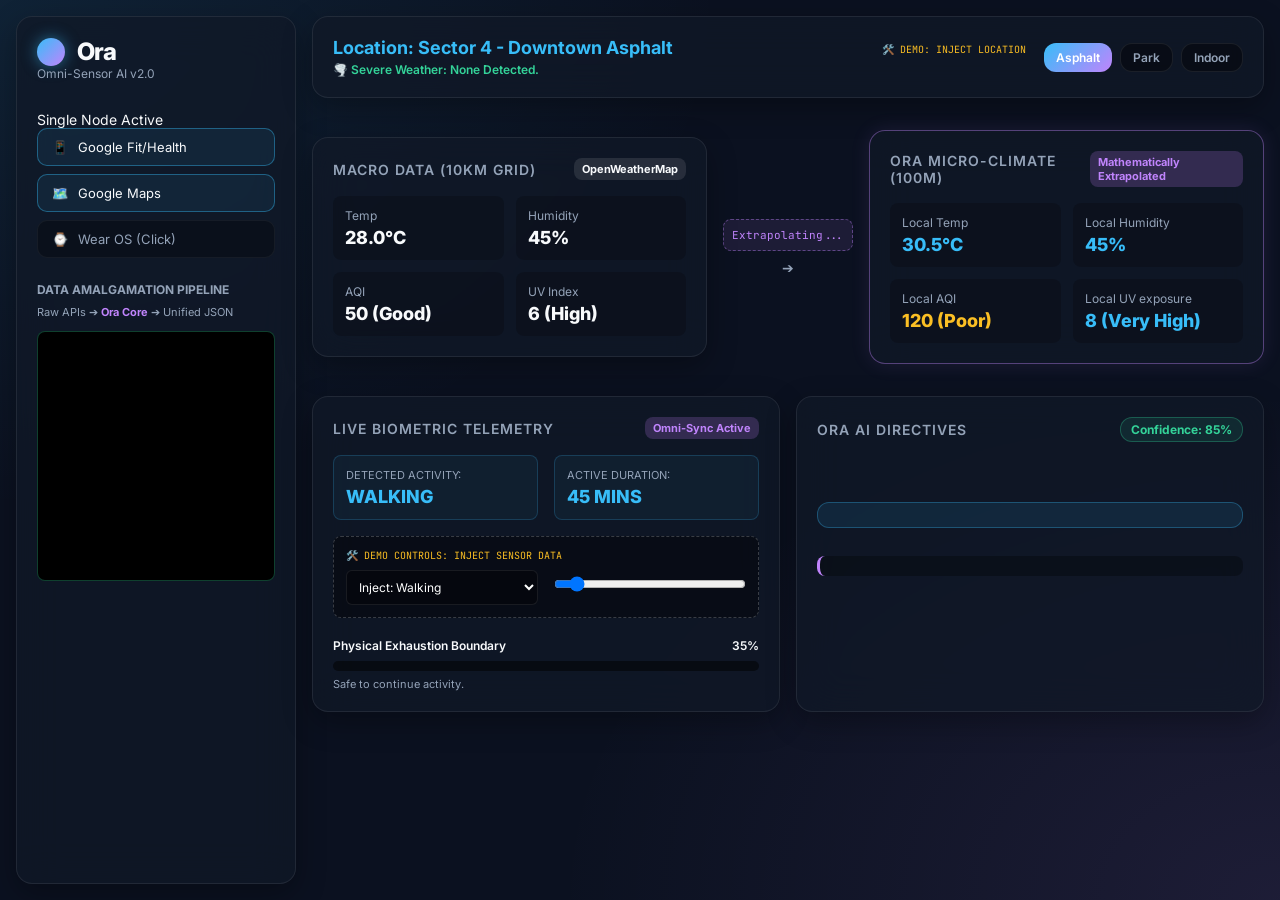
==== index.html @ dba1506f "Initial commit of Ora Dashboard prototype" ====
<!DOCTYPE html>
<html lang="en">
<head>
    <meta charset="UTF-8">
    <meta name="viewport" content="width=device-width, initial-scale=1.0">
    <title>Ora | Hyper-Local Omni-Sensor AI</title>
    <link href="https://fonts.googleapis.com/css2?family=JetBrains+Mono:wght@400;700&family=Inter:wght@300;400;600;800&display=swap" rel="stylesheet">
    <link rel="stylesheet" href="style.css">
</head>
<body>
    <div class="app-container">
        <!-- Sidebar -->
        <aside class="sidebar glass-panel">
            <div class="logo">
                <div class="logo-icon"></div>
                <h1>Ora</h1>
            </div>
            <p class="tagline">Omni-Sensor AI v2.0</p>

            <div class="auth-section">
                <div class="auth-status active">
                    <span class="status-dot"></span> Single Node Active
                </div>
                <div class="connected-devices">
                    <div class="device-card active" id="device-fit">
                        <span class="device-icon">📱</span> Google Fit/Health
                    </div>
                    <div class="device-card active" id="device-maps">
                        <span class="device-icon">🗺️</span> Google Maps
                    </div>
                    <div class="device-card inactive" id="device-wearos" onclick="toggleWearOS()">
                        <span class="device-icon">⌚</span> Wear OS (Click)
                    </div>
                </div>
            </div>

            <!-- Live Data Pipeline Terminal -->
            <div class="data-pipeline mt-2">
                <h3>Data Amalgamation Pipeline</h3>
                <div class="pipeline-flow">
                    <span>Raw APIs</span> ➔ <span class="highlight">Ora Core</span> ➔ <span>Unified JSON</span>
                </div>
                <div class="terminal" id="data-terminal">
                    <!-- Logs generated by JS -->
                </div>
            </div>
        </aside>

        <!-- Main Dashboard -->
        <main class="dashboard">
            <header class="dashboard-header glass-panel">
                <div class="location-context">
                    <h2 id="current-location">Location: Downtown - Asphalt Grid</h2>
                    <p class="severe-weather safe" id="severe-weather">🌪️ Severe Weather: None Detected in 50km radius.</p>
                </div>
                <div class="environment-toggles">
                    <span class="demo-label" style="margin-right: 10px;">🛠️ DEMO: Inject Location</span>
                    <button class="toggle-btn active" id="env-outdoor" onclick="setEnvironment('outdoor')">Asphalt</button>
                    <button class="toggle-btn" id="env-park" onclick="setEnvironment('park')">Park</button>
                    <button class="toggle-btn" id="env-indoor" onclick="setEnvironment('indoor')">Indoor</button>
                </div>
            </header>

            <!-- Extrapolation Visualizer -->
            <section class="visualizer-grid mt-1">
                <!-- Macro Weather -->
                <div class="data-card glass-panel macro-weather">
                    <div class="card-header">
                        <h3>Macro Data (10km Grid)</h3>
                        <span class="badge gray">OpenWeatherMap</span>
                    </div>
                    <div class="weather-stats">
                        <div class="stat"><span class="label">Temp</span><span class="value">28.0°C</span></div>
                        <div class="stat"><span class="label">Humidity</span><span class="value">45%</span></div>
                        <div class="stat"><span class="label">AQI</span><span class="value">50 (Good)</span></div>
                        <div class="stat"><span class="label">UV Index</span><span class="value">6 (High)</span></div>
                    </div>
                </div>

                <!-- Mathematical Deduction Arrow -->
                <div class="deduction-arrow">
                    <div class="math-formula" id="math-formula">
                        Extrapolating...
                    </div>
                    <span>➔</span>
                </div>

                <!-- Ora Micro Climate -->
                <div class="data-card glass-panel micro-weather highlight-card">
                    <div class="card-header">
                        <h3>Ora Micro-Climate (100m)</h3>
                        <span class="badge blue">Mathematically Extrapolated</span>
                    </div>
                    <div class="weather-stats">
                        <div class="stat"><span class="label">Local Temp</span><span class="value accent" id="micro-temp">30.5°C</span></div>
                        <div class="stat"><span class="label">Local Humidity</span><span class="value accent" id="micro-humidity">40%</span></div>
                        <div class="stat"><span class="label">Local AQI</span><span class="value accent-alert" id="micro-aqi">120 (Poor)</span></div>
                        <div class="stat"><span class="label">Local UV exposure</span><span class="value accent" id="micro-uv">8 (Very High)</span></div>
                    </div>
                </div>
            </section>

            <!-- Biometric Matrix & AI Output -->
            <section class="bottom-grid mt-1">
                <!-- User Controls -->
                <div class="biometric-matrix glass-panel">
                    <div class="card-header">
                        <h3>Live Biometric Telemetry</h3>
                        <span class="badge blue">Omni-Sync Active</span>
                    </div>
                    <!-- The zero-input UI the user actually sees -->
                    <div class="detected-state">
                        <div class="state-pill">
                            <span class="label">Detected Activity:</span>
                            <span class="value accent" id="display-activity">WALKING</span>
                        </div>
                        <div class="state-pill">
                            <span class="label">Active Duration:</span>
                            <span class="value accent" id="display-duration">45 MINS</span>
                        </div>
                    </div>

                    <!-- Developer Tools (To simulate the API for the demo) -->
                    <div class="demo-controls mt-1">
                        <p class="demo-label">🛠️ DEMO CONTROLS: Inject Sensor Data</p>
                        <div class="matrix-controls">
                            <div class="control-group">
                                <select id="activity-select" onchange="runExtrapolation()">
                                    <option value="walking">Inject: Walking</option>
                                    <option value="standing">Inject: Standing</option>
                                    <option value="sitting">Inject: Sitting</option>
                                </select>
                            </div>
                            <div class="control-group">
                                <input type="range" id="duration-slider" min="5" max="480" step="5" value="45" oninput="updateDuration(this.value)">
                            </div>
                        </div>
                    </div>

                    <!-- Physical Threshold Boundary -->
                    <div class="threshold-container mt-1">
                        <div class="threshold-header">
                            <label>Physical Exhaustion Boundary</label>
                            <span id="threshold-percent">35%</span>
                        </div>
                        <div class="progress-bar-bg">
                            <div class="progress-bar-fill safe-bar" id="threshold-bar"></div>
                        </div>
                        <p class="threshold-hint" id="threshold-hint">Safe to continue activity.</p>
                    </div>
                </div>

                <!-- Gemini AI Engine -->
                <div class="ai-engine glass-panel">
                    <div class="card-header">
                        <h3>Ora AI Directives</h3>
                        <div class="confidence-badge" id="confidence-score">Confidence: 85%</div>
                    </div>
                    <div class="ai-content">
                        <div class="alert-box" id="ai-alert">
                            <!-- AI text injected here -->
                        </div>
                        <div class="hydration-box" id="hydration-alert">
                            <!-- Hydration text injected here -->
                        </div>
                        <div class="upsell-box mt-1" id="ai-upsell">
                            <!-- Upsell text -->
                        </div>
                    </div>
                </div>
            </section>
        </main>
    </div>
    <script src="app.js"></script>
</body>
</html>
---- style.css ----
:root {
    --bg-color: #0b1120;
    --panel-bg: rgba(17, 24, 39, 0.75);
    --panel-border: rgba(255, 255, 255, 0.08);
    --text-primary: #f8fafc;
    --text-secondary: #94a3b8;
    
    /* Vibrant Cyberpunk accents */
    --accent-blue: #38bdf8;
    --accent-purple: #c084fc;
    --accent-green: #34d399;
    --alert-red: #fb7185;
    --alert-orange: #fbbf24;
}

* {
    box-sizing: border-box;
    margin: 0;
    padding: 0;
    font-family: 'Inter', sans-serif;
}

body {
    background-color: var(--bg-color);
    background-image: 
        radial-gradient(at 0% 0%, rgba(56, 189, 248, 0.1) 0px, transparent 40%),
        radial-gradient(at 100% 100%, rgba(192, 132, 252, 0.1) 0px, transparent 40%);
    color: var(--text-primary);
    min-height: 100vh;
    display: flex;
    justify-content: center;
    padding: 16px;
    font-size: 14px; /* Slightly smaller default font */
}

.app-container {
    display: flex;
    width: 100%;
    max-width: 1500px;
    gap: 16px;
}

/* Glassmorphism */
.glass-panel {
    background: var(--panel-bg);
    backdrop-filter: blur(20px);
    -webkit-backdrop-filter: blur(20px);
    border: 1px solid var(--panel-border);
    border-radius: 16px;
    padding: 20px;
    box-shadow: 0 10px 30px rgba(0, 0, 0, 0.3);
}

.mt-1 { margin-top: 16px; }
.mt-2 { margin-top: 24px; }

/* Sidebar */
.sidebar {
    width: 280px;
    display: flex;
    flex-direction: column;
}

.logo {
    display: flex;
    align-items: center;
    gap: 12px;
}

.logo-icon {
    width: 28px;
    height: 28px;
    border-radius: 50%;
    background: linear-gradient(135deg, var(--accent-blue), var(--accent-purple));
    box-shadow: 0 0 15px rgba(56, 189, 248, 0.5);
}

.logo h1 { font-weight: 800; font-size: 24px; letter-spacing: -1px; }
.tagline { color: var(--text-secondary); font-size: 12px; margin-bottom: 30px; }

.connected-devices { display: flex; flex-direction: column; gap: 8px; }
.device-card {
    padding: 10px 14px;
    border-radius: 10px;
    background: rgba(0, 0, 0, 0.3);
    border: 1px solid rgba(255, 255, 255, 0.05);
    display: flex;
    align-items: center;
    gap: 10px;
    font-size: 13px;
    transition: all 0.2s ease;
}
.device-card.active {
    border-color: rgba(56, 189, 248, 0.4);
    background: rgba(56, 189, 248, 0.08);
}
.device-card.inactive { cursor: pointer; color: var(--text-secondary); }
.device-card.inactive:hover { background: rgba(255,255,255,0.05); }

/* Terminal */
.data-pipeline h3 { font-size: 12px; color: var(--text-secondary); text-transform: uppercase; margin-bottom: 8px; }
.pipeline-flow { font-size: 11px; margin-bottom: 12px; color: var(--text-secondary); }
.pipeline-flow .highlight { color: var(--accent-purple); font-weight: bold; }

.terminal {
    background: #000;
    border-radius: 8px;
    padding: 12px;
    height: 250px;
    overflow-y: hidden;
    font-family: 'JetBrains Mono', monospace;
    font-size: 10px;
    color: var(--accent-green);
    border: 1px solid rgba(52, 211, 153, 0.3);
    display: flex;
    flex-direction: column;
    justify-content: flex-end;
}
.terminal p { margin: 2px 0; opacity: 0.8; }
.terminal p:last-child { opacity: 1; font-weight: bold; }

/* Dashboard Main */
.dashboard { flex: 1; display: flex; flex-direction: column; gap: 16px; }

.dashboard-header {
    display: flex;
    justify-content: space-between;
    align-items: center;
}

.location-context h2 { font-size: 18px; font-weight: 700; color: var(--accent-blue); }
.severe-weather { font-size: 12px; margin-top: 4px; font-weight: 600; }
.severe-weather.safe { color: var(--accent-green); }
.severe-weather.danger { color: var(--alert-red); animation: pulse 1s infinite alternate; }

.environment-toggles { display: flex; gap: 8px; }
.toggle-btn {
    background: rgba(0, 0, 0, 0.4);
    border: 1px solid var(--panel-border);
    color: var(--text-secondary);
    padding: 6px 12px;
    border-radius: 12px;
    cursor: pointer;
    font-size: 12px;
    font-weight: 600;
    transition: all 0.2s ease;
}
.toggle-btn:hover { background: rgba(255, 255, 255, 0.1); }
.toggle-btn.active {
    background: linear-gradient(135deg, var(--accent-blue), var(--accent-purple));
    color: white;
    border: none;
}

/* Grids */
.visualizer-grid, .bottom-grid {
    display: grid;
    grid-template-columns: 1fr auto 1fr;
    gap: 16px;
    align-items: center;
}
.bottom-grid {
    grid-template-columns: 1fr 1fr;
    align-items: stretch;
}

.data-card { flex: 1; }
.highlight-card {
    border-color: rgba(192, 132, 252, 0.4);
    box-shadow: 0 0 20px rgba(192, 132, 252, 0.1);
}

.card-header { display: flex; justify-content: space-between; align-items: center; margin-bottom: 16px; }
.card-header h3 { font-size: 14px; font-weight: 600; text-transform: uppercase; letter-spacing: 1px; color: var(--text-secondary); }

.badge { font-size: 11px; padding: 4px 8px; border-radius: 8px; font-weight: 700; }
.badge.gray { background: rgba(255,255,255,0.1); }
.badge.blue { background: rgba(192, 132, 252, 0.2); color: var(--accent-purple); }

.weather-stats { display: grid; grid-template-columns: 1fr 1fr; gap: 12px; }
.stat { display: flex; flex-direction: column; gap: 4px; background: rgba(0,0,0,0.2); padding: 12px; border-radius: 8px; }
.stat .label { color: var(--text-secondary); font-size: 12px; }
.stat .value { font-size: 18px; font-weight: 800; }
.stat .value.accent { color: var(--accent-blue); }
.stat .value.accent-alert { color: var(--alert-orange); }

.deduction-arrow { display: flex; flex-direction: column; align-items: center; gap: 8px; color: var(--text-secondary); }
.math-formula {
    background: rgba(192, 132, 252, 0.1);
    color: var(--accent-purple);
    padding: 8px;
    border-radius: 8px;
    font-size: 11px;
    text-align: center;
    border: 1px dashed rgba(192, 132, 252, 0.4);
    font-family: 'JetBrains Mono', monospace;
}

/* Biometric Matrix & Thresholds */
.detected-state { display: flex; gap: 16px; margin-bottom: 16px; }
.state-pill { flex: 1; background: rgba(56, 189, 248, 0.05); border: 1px solid rgba(56, 189, 248, 0.2); padding: 12px; border-radius: 8px; display: flex; flex-direction: column; gap: 4px; }
.state-pill .label { font-size: 11px; color: var(--text-secondary); text-transform: uppercase; }
.state-pill .value { font-size: 18px; font-weight: 800; color: var(--accent-blue); }

.demo-controls { background: rgba(0,0,0,0.4); padding: 12px; border-radius: 8px; border: 1px dashed rgba(255,255,255,0.2); margin-bottom: 20px; }
.demo-label { font-size: 10px; color: var(--alert-orange); font-family: 'JetBrains Mono', monospace; margin-bottom: 8px; text-transform: uppercase; }

.matrix-controls { display: flex; gap: 16px; }
.control-group { display: flex; flex-direction: column; gap: 8px; flex: 1; }
.control-group label { font-size: 12px; color: var(--text-secondary); }
select {
    background: rgba(0,0,0,0.3); border: 1px solid var(--panel-border);
    color: white; padding: 8px; border-radius: 6px; outline: none; font-size: 12px;
}
input[type=range] { width: 100%; margin-top: 6px; }
.duration-highlight { font-weight: bold; color: var(--accent-blue); font-size: 14px; }

.threshold-header { display: flex; justify-content: space-between; font-size: 12px; margin-bottom: 8px; font-weight: 600;}
.progress-bar-bg { width: 100%; height: 10px; background: rgba(0,0,0,0.5); border-radius: 5px; overflow: hidden; }
.progress-bar-fill { height: 100%; width: 0%; transition: width 0.3s ease, background 0.3s ease; }
.safe-bar { background: var(--accent-green); }
.warning-bar { background: var(--alert-orange); }
.danger-bar { background: var(--alert-red); }
.threshold-hint { font-size: 11px; color: var(--text-secondary); margin-top: 6px; }

/* AI Engine */
.confidence-badge {
    background: rgba(52, 211, 153, 0.1); color: var(--accent-green);
    padding: 4px 10px; border-radius: 12px; font-weight: 700; font-size: 12px;
    border: 1px solid rgba(52, 211, 153, 0.3);
}

.ai-content { display: flex; flex-direction: column; gap: 12px; }
.alert-box {
    padding: 16px; border-radius: 12px; font-size: 14px; line-height: 1.5;
}
.alert-box.safe { background: rgba(52, 211, 153, 0.1); border: 1px solid rgba(52, 211, 153, 0.3); }
.alert-box.warning { background: rgba(251, 191, 36, 0.1); border: 1px solid rgba(251, 191, 36, 0.3); }
.alert-box.danger { background: rgba(251, 113, 133, 0.1); border: 1px solid rgba(251, 113, 133, 0.3); }

.hydration-box {
    padding: 12px; border-radius: 12px; background: rgba(56, 189, 248, 0.1);
    border: 1px solid rgba(56, 189, 248, 0.3); color: #e0f2fe; font-size: 13px; font-weight: 600;
}

.upsell-box {
    padding: 10px; border-radius: 8px; background: rgba(0,0,0,0.3);
    border-left: 3px solid var(--accent-purple); font-size: 12px; color: var(--text-secondary);
}

@keyframes pulse { from { opacity: 0.6; } to { opacity: 1; } }

/* Mobile View - Collapse to Cards */
@media (max-width: 1024px) {
    .app-container { flex-direction: column; }
    .sidebar { width: 100%; }
    .visualizer-grid, .bottom-grid { grid-template-columns: 1fr; gap: 16px; }
    .deduction-arrow { transform: rotate(90deg); margin: 8px 0; }
    .dashboard-header { flex-direction: column; align-items: flex-start; gap: 16px; }
}
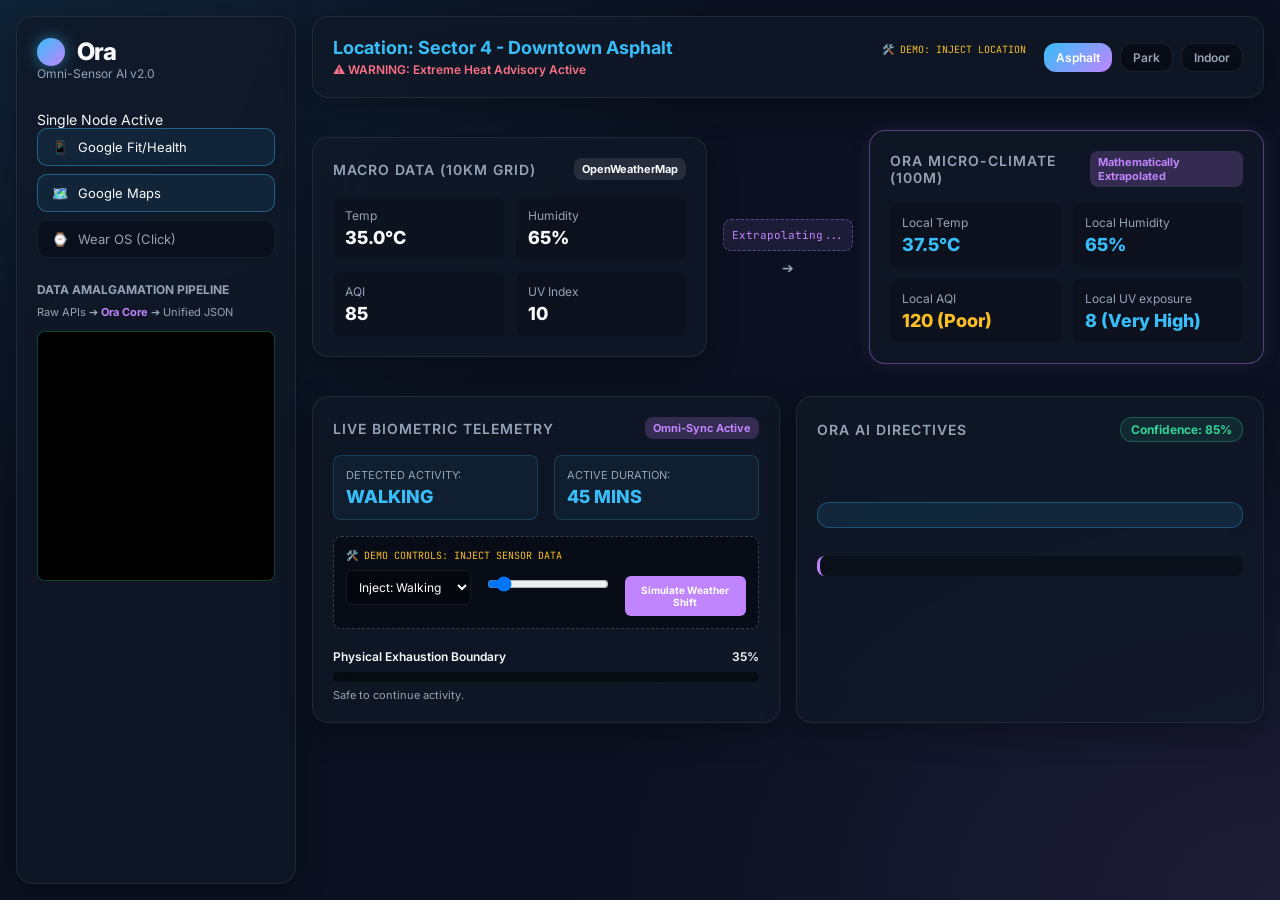
==== commit 732b5070: "Added automated weather cycling and new extreme weather AI rules" ====
--- a/index.html
+++ b/index.html
@@ -70,10 +70,10 @@
                         <span class="badge gray">OpenWeatherMap</span>
                     </div>
                     <div class="weather-stats">
-                        <div class="stat"><span class="label">Temp</span><span class="value">28.0°C</span></div>
-                        <div class="stat"><span class="label">Humidity</span><span class="value">45%</span></div>
-                        <div class="stat"><span class="label">AQI</span><span class="value">50 (Good)</span></div>
-                        <div class="stat"><span class="label">UV Index</span><span class="value">6 (High)</span></div>
+                        <div class="stat"><span class="label">Temp</span><span class="value" id="macro-temp">28.0°C</span></div>
+                        <div class="stat"><span class="label">Humidity</span><span class="value" id="macro-humidity">45%</span></div>
+                        <div class="stat"><span class="label">AQI</span><span class="value" id="macro-aqi">50</span></div>
+                        <div class="stat"><span class="label">UV Index</span><span class="value" id="macro-uv">6</span></div>
                     </div>
                 </div>
 
@@ -134,6 +134,9 @@
                             <div class="control-group">
                                 <input type="range" id="duration-slider" min="5" max="480" step="5" value="45" oninput="updateDuration(this.value)">
                             </div>
+                            <div class="control-group">
+                                <button onclick="cycleWeather()" style="background: var(--accent-purple); color: white; border: none; padding: 8px; border-radius: 6px; cursor: pointer; font-size: 10px; font-weight: bold; margin-top: 6px;">Simulate Weather Shift</button>
+                            </div>
                         </div>
                     </div>
 
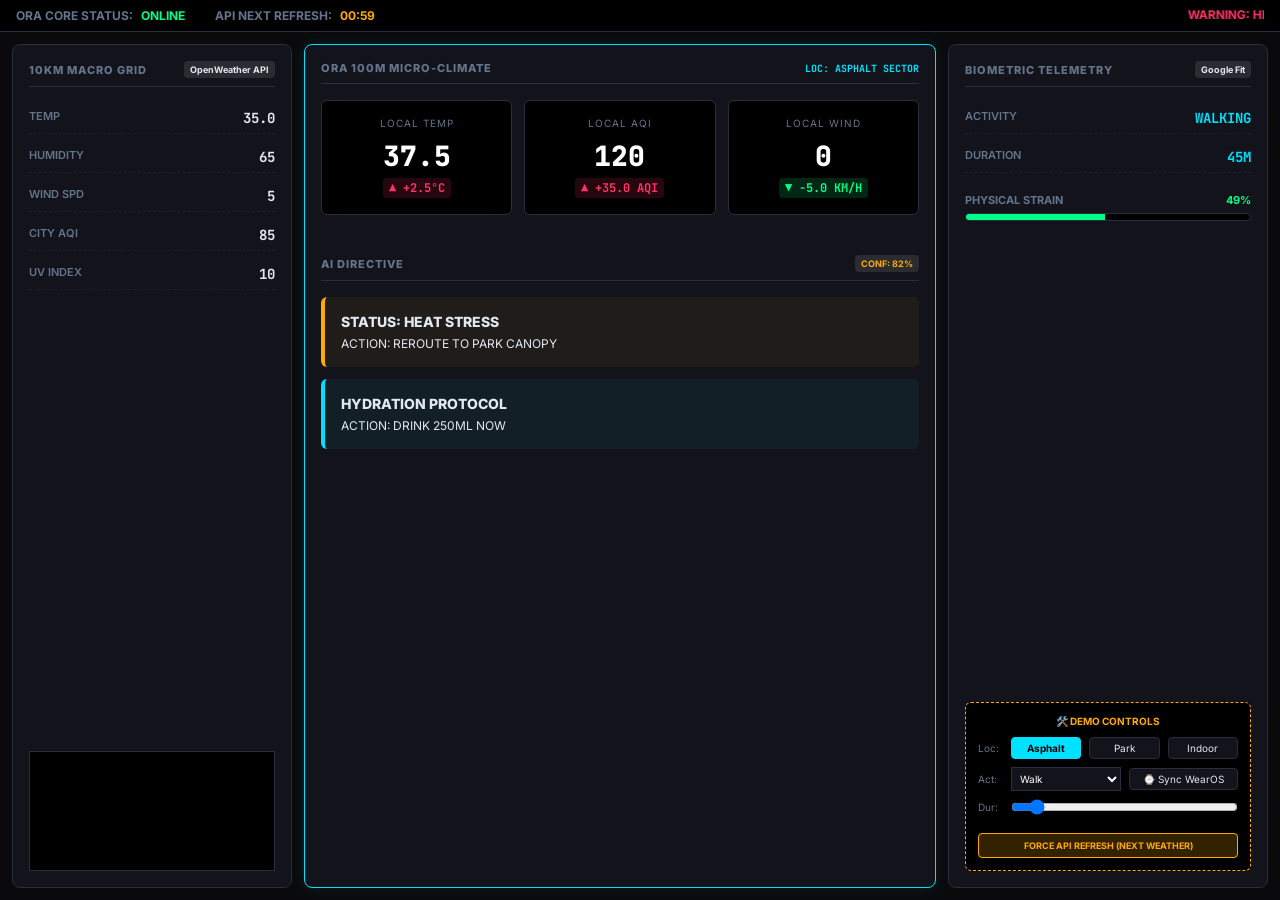
==== commit 858f03eb: "Complete UI overhaul to Trading Dashboard format with 60s countdown" ====
--- a/index.html
+++ b/index.html
@@ -3,176 +3,158 @@
 <head>
     <meta charset="UTF-8">
     <meta name="viewport" content="width=device-width, initial-scale=1.0">
-    <title>Ora | Hyper-Local Omni-Sensor AI</title>
-    <link href="https://fonts.googleapis.com/css2?family=JetBrains+Mono:wght@400;700&family=Inter:wght@300;400;600;800&display=swap" rel="stylesheet">
+    <title>Ora | Trading-Style AI Dashboard</title>
+    <link href="https://fonts.googleapis.com/css2?family=JetBrains+Mono:wght@400;700;800&family=Inter:wght@400;600;800&display=swap" rel="stylesheet">
     <link rel="stylesheet" href="style.css">
 </head>
 <body>
-    <div class="app-container">
-        <!-- Sidebar -->
-        <aside class="sidebar glass-panel">
-            <div class="logo">
-                <div class="logo-icon"></div>
-                <h1>Ora</h1>
+    <!-- Top Ticker Bar -->
+    <div class="top-bar">
+        <div class="ticker-group">
+            <span class="ticker-label">ORA CORE STATUS:</span>
+            <span class="ticker-value text-green">ONLINE</span>
+        </div>
+        <div class="ticker-group">
+            <span class="ticker-label">API NEXT REFRESH:</span>
+            <span class="ticker-value text-orange" id="countdown-timer">00:60</span>
+        </div>
+        <div class="ticker-group scroll-ticker">
+            <marquee id="ticker-alert" class="text-red">AWAITING SEVERE WEATHER DATA...</marquee>
+        </div>
+    </div>
+
+    <div class="app-grid">
+        <!-- Left Column: Macro Data -->
+        <aside class="panel macro-panel">
+            <div class="panel-header">
+                <h2>10KM MACRO GRID</h2>
+                <span class="badge">OpenWeather API</span>
             </div>
-            <p class="tagline">Omni-Sensor AI v2.0</p>
-
-            <div class="auth-section">
-                <div class="auth-status active">
-                    <span class="status-dot"></span> Single Node Active
+            
+            <div class="trading-stats">
+                <div class="stat-row">
+                    <span class="stat-label">TEMP</span>
+                    <span class="stat-value" id="macro-temp">--</span>
                 </div>
-                <div class="connected-devices">
-                    <div class="device-card active" id="device-fit">
-                        <span class="device-icon">📱</span> Google Fit/Health
-                    </div>
-                    <div class="device-card active" id="device-maps">
-                        <span class="device-icon">🗺️</span> Google Maps
-                    </div>
-                    <div class="device-card inactive" id="device-wearos" onclick="toggleWearOS()">
-                        <span class="device-icon">⌚</span> Wear OS (Click)
-                    </div>
+                <div class="stat-row">
+                    <span class="stat-label">HUMIDITY</span>
+                    <span class="stat-value" id="macro-humidity">--</span>
+                </div>
+                <div class="stat-row">
+                    <span class="stat-label">WIND SPD</span>
+                    <span class="stat-value" id="macro-wind">--</span>
+                </div>
+                <div class="stat-row">
+                    <span class="stat-label">CITY AQI</span>
+                    <span class="stat-value" id="macro-aqi">--</span>
+                </div>
+                <div class="stat-row">
+                    <span class="stat-label">UV INDEX</span>
+                    <span class="stat-value" id="macro-uv">--</span>
                 </div>
             </div>
 
-            <!-- Live Data Pipeline Terminal -->
-            <div class="data-pipeline mt-2">
-                <h3>Data Amalgamation Pipeline</h3>
-                <div class="pipeline-flow">
-                    <span>Raw APIs</span> ➔ <span class="highlight">Ora Core</span> ➔ <span>Unified JSON</span>
+            <!-- Terminal output inside macro panel -->
+            <div class="terminal mt-auto" id="data-terminal"></div>
+        </aside>
+
+        <!-- Center Column: Ora Micro-Climate (The Delta) -->
+        <main class="panel micro-panel highlight-border">
+            <div class="panel-header">
+                <h2>ORA 100M MICRO-CLIMATE</h2>
+                <span id="current-location" class="location-badge">LOC: DOWNTOWN</span>
+            </div>
+
+            <!-- The Delta Grid -->
+            <div class="delta-grid">
+                <div class="delta-box">
+                    <span class="delta-label">LOCAL TEMP</span>
+                    <span class="delta-value" id="micro-temp">--</span>
+                    <span class="delta-change" id="delta-temp">--</span>
                 </div>
-                <div class="terminal" id="data-terminal">
-                    <!-- Logs generated by JS -->
+                <div class="delta-box">
+                    <span class="delta-label">LOCAL AQI</span>
+                    <span class="delta-value" id="micro-aqi">--</span>
+                    <span class="delta-change" id="delta-aqi">--</span>
+                </div>
+                <div class="delta-box">
+                    <span class="delta-label">LOCAL WIND</span>
+                    <span class="delta-value" id="micro-wind">--</span>
+                    <span class="delta-change" id="delta-wind">--</span>
                 </div>
             </div>
-        </aside>
 
-        <!-- Main Dashboard -->
-        <main class="dashboard">
-            <header class="dashboard-header glass-panel">
-                <div class="location-context">
-                    <h2 id="current-location">Location: Downtown - Asphalt Grid</h2>
-                    <p class="severe-weather safe" id="severe-weather">🌪️ Severe Weather: None Detected in 50km radius.</p>
+            <!-- AI Directives -->
+            <div class="ai-directives mt-2">
+                <div class="panel-header">
+                    <h2>AI DIRECTIVE</h2>
+                    <span class="badge blue" id="confidence-score">CONF: 85%</span>
                 </div>
-                <div class="environment-toggles">
-                    <span class="demo-label" style="margin-right: 10px;">🛠️ DEMO: Inject Location</span>
+                <div id="ai-alert" class="trading-alert safe">
+                    <div class="alert-status">STATUS: SAFE</div>
+                    <div class="alert-action">ACTION: NONE</div>
+                </div>
+                <div id="hydration-alert" class="trading-alert info" style="display:none;">
+                    <div class="alert-status">HYDRATION PROTOCOL</div>
+                    <div class="alert-action">ACTION: DRINK 0ML</div>
+                </div>
+            </div>
+        </main>
+
+        <!-- Right Column: Biometrics & Controls -->
+        <aside class="panel biometric-panel">
+            <div class="panel-header">
+                <h2>BIOMETRIC TELEMETRY</h2>
+                <span class="badge">Google Fit</span>
+            </div>
+
+            <div class="trading-stats">
+                <div class="stat-row">
+                    <span class="stat-label">ACTIVITY</span>
+                    <span class="stat-value text-blue" id="display-activity">--</span>
+                </div>
+                <div class="stat-row">
+                    <span class="stat-label">DURATION</span>
+                    <span class="stat-value text-blue" id="display-duration">--</span>
+                </div>
+            </div>
+
+            <div class="strain-gauge mt-2">
+                <div class="gauge-header">
+                    <span>PHYSICAL STRAIN</span>
+                    <span id="threshold-percent" class="text-green">0%</span>
+                </div>
+                <div class="gauge-bar-bg">
+                    <div class="gauge-bar-fill safe-bar" id="threshold-bar"></div>
+                </div>
+            </div>
+
+            <!-- Developer Demo Controls -->
+            <div class="demo-controls mt-auto">
+                <div class="demo-header">🛠️ DEMO CONTROLS</div>
+                
+                <div class="demo-row">
+                    <label>Loc:</label>
                     <button class="toggle-btn active" id="env-outdoor" onclick="setEnvironment('outdoor')">Asphalt</button>
                     <button class="toggle-btn" id="env-park" onclick="setEnvironment('park')">Park</button>
                     <button class="toggle-btn" id="env-indoor" onclick="setEnvironment('indoor')">Indoor</button>
                 </div>
-            </header>
-
-            <!-- Extrapolation Visualizer -->
-            <section class="visualizer-grid mt-1">
-                <!-- Macro Weather -->
-                <div class="data-card glass-panel macro-weather">
-                    <div class="card-header">
-                        <h3>Macro Data (10km Grid)</h3>
-                        <span class="badge gray">OpenWeatherMap</span>
-                    </div>
-                    <div class="weather-stats">
-                        <div class="stat"><span class="label">Temp</span><span class="value" id="macro-temp">28.0°C</span></div>
-                        <div class="stat"><span class="label">Humidity</span><span class="value" id="macro-humidity">45%</span></div>
-                        <div class="stat"><span class="label">AQI</span><span class="value" id="macro-aqi">50</span></div>
-                        <div class="stat"><span class="label">UV Index</span><span class="value" id="macro-uv">6</span></div>
-                    </div>
+                <div class="demo-row">
+                    <label>Act:</label>
+                    <select id="activity-select" onchange="runExtrapolation()">
+                        <option value="walking">Walk</option>
+                        <option value="standing">Stand</option>
+                        <option value="sitting">Sit</option>
+                    </select>
+                    <button class="toggle-btn" id="device-wearos" onclick="toggleWearOS()">⌚ Sync WearOS</button>
                 </div>
-
-                <!-- Mathematical Deduction Arrow -->
-                <div class="deduction-arrow">
-                    <div class="math-formula" id="math-formula">
-                        Extrapolating...
-                    </div>
-                    <span>➔</span>
+                <div class="demo-row">
+                    <label>Dur:</label>
+                    <input type="range" id="duration-slider" min="5" max="480" step="5" value="45" oninput="updateDuration(this.value)">
                 </div>
-
-                <!-- Ora Micro Climate -->
-                <div class="data-card glass-panel micro-weather highlight-card">
-                    <div class="card-header">
-                        <h3>Ora Micro-Climate (100m)</h3>
-                        <span class="badge blue">Mathematically Extrapolated</span>
-                    </div>
-                    <div class="weather-stats">
-                        <div class="stat"><span class="label">Local Temp</span><span class="value accent" id="micro-temp">30.5°C</span></div>
-                        <div class="stat"><span class="label">Local Humidity</span><span class="value accent" id="micro-humidity">40%</span></div>
-                        <div class="stat"><span class="label">Local AQI</span><span class="value accent-alert" id="micro-aqi">120 (Poor)</span></div>
-                        <div class="stat"><span class="label">Local UV exposure</span><span class="value accent" id="micro-uv">8 (Very High)</span></div>
-                    </div>
-                </div>
-            </section>
-
-            <!-- Biometric Matrix & AI Output -->
-            <section class="bottom-grid mt-1">
-                <!-- User Controls -->
-                <div class="biometric-matrix glass-panel">
-                    <div class="card-header">
-                        <h3>Live Biometric Telemetry</h3>
-                        <span class="badge blue">Omni-Sync Active</span>
-                    </div>
-                    <!-- The zero-input UI the user actually sees -->
-                    <div class="detected-state">
-                        <div class="state-pill">
-                            <span class="label">Detected Activity:</span>
-                            <span class="value accent" id="display-activity">WALKING</span>
-                        </div>
-                        <div class="state-pill">
-                            <span class="label">Active Duration:</span>
-                            <span class="value accent" id="display-duration">45 MINS</span>
-                        </div>
-                    </div>
-
-                    <!-- Developer Tools (To simulate the API for the demo) -->
-                    <div class="demo-controls mt-1">
-                        <p class="demo-label">🛠️ DEMO CONTROLS: Inject Sensor Data</p>
-                        <div class="matrix-controls">
-                            <div class="control-group">
-                                <select id="activity-select" onchange="runExtrapolation()">
-                                    <option value="walking">Inject: Walking</option>
-                                    <option value="standing">Inject: Standing</option>
-                                    <option value="sitting">Inject: Sitting</option>
-                                </select>
-                            </div>
-                            <div class="control-group">
-                                <input type="range" id="duration-slider" min="5" max="480" step="5" value="45" oninput="updateDuration(this.value)">
-                            </div>
-                            <div class="control-group">
-                                <button onclick="cycleWeather()" style="background: var(--accent-purple); color: white; border: none; padding: 8px; border-radius: 6px; cursor: pointer; font-size: 10px; font-weight: bold; margin-top: 6px;">Simulate Weather Shift</button>
-                            </div>
-                        </div>
-                    </div>
-
-                    <!-- Physical Threshold Boundary -->
-                    <div class="threshold-container mt-1">
-                        <div class="threshold-header">
-                            <label>Physical Exhaustion Boundary</label>
-                            <span id="threshold-percent">35%</span>
-                        </div>
-                        <div class="progress-bar-bg">
-                            <div class="progress-bar-fill safe-bar" id="threshold-bar"></div>
-                        </div>
-                        <p class="threshold-hint" id="threshold-hint">Safe to continue activity.</p>
-                    </div>
-                </div>
-
-                <!-- Gemini AI Engine -->
-                <div class="ai-engine glass-panel">
-                    <div class="card-header">
-                        <h3>Ora AI Directives</h3>
-                        <div class="confidence-badge" id="confidence-score">Confidence: 85%</div>
-                    </div>
-                    <div class="ai-content">
-                        <div class="alert-box" id="ai-alert">
-                            <!-- AI text injected here -->
-                        </div>
-                        <div class="hydration-box" id="hydration-alert">
-                            <!-- Hydration text injected here -->
-                        </div>
-                        <div class="upsell-box mt-1" id="ai-upsell">
-                            <!-- Upsell text -->
-                        </div>
-                    </div>
-                </div>
-            </section>
-        </main>
+                <button onclick="cycleWeather()" class="force-btn mt-1">FORCE API REFRESH (NEXT WEATHER)</button>
+            </div>
+        </aside>
     </div>
     <script src="app.js"></script>
 </body>
--- a/style.css
+++ b/style.css
@@ -1,260 +1,132 @@
 :root {
-    --bg-color: #0b1120;
-    --panel-bg: rgba(17, 24, 39, 0.75);
-    --panel-border: rgba(255, 255, 255, 0.08);
-    --text-primary: #f8fafc;
-    --text-secondary: #94a3b8;
+    --bg-dark: #0a0a0c;
+    --panel-bg: #13141b;
+    --border-color: #2a2d3d;
+    --text-main: #e2e8f0;
+    --text-dim: #64748b;
     
-    /* Vibrant Cyberpunk accents */
-    --accent-blue: #38bdf8;
-    --accent-purple: #c084fc;
-    --accent-green: #34d399;
-    --alert-red: #fb7185;
-    --alert-orange: #fbbf24;
+    --trading-green: #00ff88;
+    --trading-red: #ff3366;
+    --trading-blue: #00e1ff;
+    --trading-orange: #ffaa00;
 }
 
 * {
-    box-sizing: border-box;
-    margin: 0;
-    padding: 0;
+    box-sizing: border-box; margin: 0; padding: 0;
     font-family: 'Inter', sans-serif;
 }
 
 body {
-    background-color: var(--bg-color);
-    background-image: 
-        radial-gradient(at 0% 0%, rgba(56, 189, 248, 0.1) 0px, transparent 40%),
-        radial-gradient(at 100% 100%, rgba(192, 132, 252, 0.1) 0px, transparent 40%);
-    color: var(--text-primary);
-    min-height: 100vh;
+    background-color: var(--bg-dark);
+    color: var(--text-main);
+    height: 100vh;
     display: flex;
-    justify-content: center;
-    padding: 16px;
-    font-size: 14px; /* Slightly smaller default font */
+    flex-direction: column;
+    overflow: hidden; /* Trading dashes shouldn't scroll */
 }
 
-.app-container {
+.text-green { color: var(--trading-green) !important; }
+.text-red { color: var(--trading-red) !important; }
+.text-blue { color: var(--trading-blue) !important; }
+.text-orange { color: var(--trading-orange) !important; }
+.mt-1 { margin-top: 10px; }
+.mt-2 { margin-top: 20px; }
+.mt-auto { margin-top: auto; }
+
+/* Top Ticker */
+.top-bar {
+    background: #000;
+    border-bottom: 1px solid var(--border-color);
+    padding: 8px 16px;
     display: flex;
-    width: 100%;
-    max-width: 1500px;
-    gap: 16px;
+    font-family: 'JetBrains Mono', monospace;
+    font-size: 12px;
+    font-weight: 700;
+    gap: 30px;
+    align-items: center;
+}
+.ticker-group { display: flex; gap: 8px; }
+.ticker-label { color: var(--text-dim); }
+.scroll-ticker { flex: 1; overflow: hidden; }
+marquee { line-height: 1.2; }
+
+/* Main Grid */
+.app-grid {
+    display: grid;
+    grid-template-columns: 280px 1fr 320px;
+    gap: 12px;
+    padding: 12px;
+    flex: 1;
+    height: calc(100vh - 35px);
 }
 
-/* Glassmorphism */
-.glass-panel {
+.panel {
     background: var(--panel-bg);
-    backdrop-filter: blur(20px);
-    -webkit-backdrop-filter: blur(20px);
-    border: 1px solid var(--panel-border);
-    border-radius: 16px;
-    padding: 20px;
-    box-shadow: 0 10px 30px rgba(0, 0, 0, 0.3);
-}
-
-.mt-1 { margin-top: 16px; }
-.mt-2 { margin-top: 24px; }
-
-/* Sidebar */
-.sidebar {
-    width: 280px;
+    border: 1px solid var(--border-color);
+    border-radius: 8px;
+    padding: 16px;
     display: flex;
     flex-direction: column;
 }
+.highlight-border { border: 1px solid var(--trading-blue); box-shadow: 0 0 15px rgba(0, 225, 255, 0.1); }
 
-.logo {
-    display: flex;
-    align-items: center;
-    gap: 12px;
-}
+.panel-header { display: flex; justify-content: space-between; align-items: center; margin-bottom: 16px; border-bottom: 1px solid var(--border-color); padding-bottom: 8px; }
+.panel-header h2 { font-size: 11px; font-weight: 800; color: var(--text-dim); letter-spacing: 1px; margin:0; }
+.badge { font-size: 9px; padding: 3px 6px; background: rgba(255,255,255,0.1); border-radius: 4px; font-weight: bold; }
+.badge.blue { background: rgba(0, 225, 255, 0.15); color: var(--trading-blue); }
+.location-badge { font-family: 'JetBrains Mono', monospace; font-size: 10px; color: var(--trading-blue); font-weight: bold; }
 
-.logo-icon {
-    width: 28px;
-    height: 28px;
-    border-radius: 50%;
-    background: linear-gradient(135deg, var(--accent-blue), var(--accent-purple));
-    box-shadow: 0 0 15px rgba(56, 189, 248, 0.5);
-}
+/* Trading Stats List */
+.trading-stats { display: flex; flex-direction: column; gap: 8px; }
+.stat-row { display: flex; justify-content: space-between; padding: 6px 0; border-bottom: 1px dashed rgba(255,255,255,0.05); }
+.stat-label { font-size: 11px; color: var(--text-dim); font-weight: 600; }
+.stat-value { font-family: 'JetBrains Mono', monospace; font-size: 14px; font-weight: 700; }
 
-.logo h1 { font-weight: 800; font-size: 24px; letter-spacing: -1px; }
-.tagline { color: var(--text-secondary); font-size: 12px; margin-bottom: 30px; }
+/* Delta Grid (Center) */
+.delta-grid { display: grid; grid-template-columns: 1fr 1fr 1fr; gap: 12px; margin-bottom: 20px;}
+.delta-box { background: #000; border: 1px solid var(--border-color); border-radius: 6px; padding: 16px; display: flex; flex-direction: column; align-items: center; justify-content: center; }
+.delta-label { font-size: 10px; color: var(--text-dim); letter-spacing: 1px; margin-bottom: 8px; }
+.delta-value { font-family: 'JetBrains Mono', monospace; font-size: 28px; font-weight: 800; color: #fff; margin-bottom: 4px;}
+.delta-change { font-family: 'JetBrains Mono', monospace; font-size: 12px; font-weight: 700; padding: 2px 6px; border-radius: 4px;}
+.delta-change.up { background: rgba(255, 51, 102, 0.15); color: var(--trading-red); }
+.delta-change.down { background: rgba(0, 255, 136, 0.15); color: var(--trading-green); }
+.delta-change.neutral { background: rgba(255, 255, 255, 0.1); color: var(--text-dim); }
 
-.connected-devices { display: flex; flex-direction: column; gap: 8px; }
-.device-card {
-    padding: 10px 14px;
-    border-radius: 10px;
-    background: rgba(0, 0, 0, 0.3);
-    border: 1px solid rgba(255, 255, 255, 0.05);
-    display: flex;
-    align-items: center;
-    gap: 10px;
-    font-size: 13px;
-    transition: all 0.2s ease;
-}
-.device-card.active {
-    border-color: rgba(56, 189, 248, 0.4);
-    background: rgba(56, 189, 248, 0.08);
-}
-.device-card.inactive { cursor: pointer; color: var(--text-secondary); }
-.device-card.inactive:hover { background: rgba(255,255,255,0.05); }
+/* AI Alert Boxes */
+.trading-alert { padding: 16px; border-radius: 6px; border-left: 4px solid; margin-bottom: 12px; font-family: 'JetBrains Mono', monospace; }
+.trading-alert.safe { background: rgba(0, 255, 136, 0.05); border-color: var(--trading-green); }
+.trading-alert.danger { background: rgba(255, 51, 102, 0.05); border-color: var(--trading-red); }
+.trading-alert.warning { background: rgba(255, 170, 0, 0.05); border-color: var(--trading-orange); }
+.trading-alert.info { background: rgba(0, 225, 255, 0.05); border-color: var(--trading-blue); }
+
+.alert-status { font-size: 14px; font-weight: 800; margin-bottom: 6px; }
+.alert-action { font-size: 12px; color: var(--text-main); }
+
+/* Strain Gauge */
+.gauge-header { display: flex; justify-content: space-between; font-size: 11px; font-weight: bold; margin-bottom: 6px; color: var(--text-dim); }
+.gauge-bar-bg { width: 100%; height: 8px; background: #000; border-radius: 4px; overflow: hidden; border: 1px solid var(--border-color); }
+.gauge-bar-fill { height: 100%; width: 0%; transition: 0.3s; }
+.safe-bar { background: var(--trading-green); }
+.warning-bar { background: var(--trading-orange); }
+.danger-bar { background: var(--trading-red); }
 
 /* Terminal */
-.data-pipeline h3 { font-size: 12px; color: var(--text-secondary); text-transform: uppercase; margin-bottom: 8px; }
-.pipeline-flow { font-size: 11px; margin-bottom: 12px; color: var(--text-secondary); }
-.pipeline-flow .highlight { color: var(--accent-purple); font-weight: bold; }
+.terminal { background: #000; border: 1px solid var(--border-color); height: 120px; overflow: hidden; padding: 8px; font-family: 'JetBrains Mono', monospace; font-size: 9px; color: var(--trading-green); }
 
-.terminal {
-    background: #000;
-    border-radius: 8px;
-    padding: 12px;
-    height: 250px;
-    overflow-y: hidden;
-    font-family: 'JetBrains Mono', monospace;
-    font-size: 10px;
-    color: var(--accent-green);
-    border: 1px solid rgba(52, 211, 153, 0.3);
-    display: flex;
-    flex-direction: column;
-    justify-content: flex-end;
+/* Demo Controls */
+.demo-controls { background: #000; border: 1px dashed var(--trading-orange); padding: 12px; border-radius: 6px; }
+.demo-header { font-size: 10px; color: var(--trading-orange); font-weight: bold; margin-bottom: 10px; text-align: center;}
+.demo-row { display: flex; align-items: center; gap: 8px; margin-bottom: 8px; }
+.demo-row label { font-size: 10px; color: var(--text-dim); width: 25px;}
+.toggle-btn { flex:1; background: var(--panel-bg); border: 1px solid var(--border-color); color: var(--text-main); padding: 4px; font-size: 10px; cursor: pointer; border-radius: 4px;}
+.toggle-btn.active { background: var(--trading-blue); color: #000; font-weight: bold; border-color: var(--trading-blue); }
+select { flex:1; background: var(--panel-bg); color: white; border: 1px solid var(--border-color); font-size: 10px; padding: 4px; }
+input[type=range] { flex: 1; }
+.force-btn { width: 100%; background: rgba(255, 170, 0, 0.2); color: var(--trading-orange); border: 1px solid var(--trading-orange); padding: 6px; font-size: 9px; font-weight: bold; cursor: pointer; border-radius: 4px;}
+
+/* Mobile */
+@media (max-width: 900px) {
+    body { overflow: auto; }
+    .app-grid { grid-template-columns: 1fr; height: auto; }
+    .delta-grid { grid-template-columns: 1fr; }
 }
-.terminal p { margin: 2px 0; opacity: 0.8; }
-.terminal p:last-child { opacity: 1; font-weight: bold; }
-
-/* Dashboard Main */
-.dashboard { flex: 1; display: flex; flex-direction: column; gap: 16px; }
-
-.dashboard-header {
-    display: flex;
-    justify-content: space-between;
-    align-items: center;
-}
-
-.location-context h2 { font-size: 18px; font-weight: 700; color: var(--accent-blue); }
-.severe-weather { font-size: 12px; margin-top: 4px; font-weight: 600; }
-.severe-weather.safe { color: var(--accent-green); }
-.severe-weather.danger { color: var(--alert-red); animation: pulse 1s infinite alternate; }
-
-.environment-toggles { display: flex; gap: 8px; }
-.toggle-btn {
-    background: rgba(0, 0, 0, 0.4);
-    border: 1px solid var(--panel-border);
-    color: var(--text-secondary);
-    padding: 6px 12px;
-    border-radius: 12px;
-    cursor: pointer;
-    font-size: 12px;
-    font-weight: 600;
-    transition: all 0.2s ease;
-}
-.toggle-btn:hover { background: rgba(255, 255, 255, 0.1); }
-.toggle-btn.active {
-    background: linear-gradient(135deg, var(--accent-blue), var(--accent-purple));
-    color: white;
-    border: none;
-}
-
-/* Grids */
-.visualizer-grid, .bottom-grid {
-    display: grid;
-    grid-template-columns: 1fr auto 1fr;
-    gap: 16px;
-    align-items: center;
-}
-.bottom-grid {
-    grid-template-columns: 1fr 1fr;
-    align-items: stretch;
-}
-
-.data-card { flex: 1; }
-.highlight-card {
-    border-color: rgba(192, 132, 252, 0.4);
-    box-shadow: 0 0 20px rgba(192, 132, 252, 0.1);
-}
-
-.card-header { display: flex; justify-content: space-between; align-items: center; margin-bottom: 16px; }
-.card-header h3 { font-size: 14px; font-weight: 600; text-transform: uppercase; letter-spacing: 1px; color: var(--text-secondary); }
-
-.badge { font-size: 11px; padding: 4px 8px; border-radius: 8px; font-weight: 700; }
-.badge.gray { background: rgba(255,255,255,0.1); }
-.badge.blue { background: rgba(192, 132, 252, 0.2); color: var(--accent-purple); }
-
-.weather-stats { display: grid; grid-template-columns: 1fr 1fr; gap: 12px; }
-.stat { display: flex; flex-direction: column; gap: 4px; background: rgba(0,0,0,0.2); padding: 12px; border-radius: 8px; }
-.stat .label { color: var(--text-secondary); font-size: 12px; }
-.stat .value { font-size: 18px; font-weight: 800; }
-.stat .value.accent { color: var(--accent-blue); }
-.stat .value.accent-alert { color: var(--alert-orange); }
-
-.deduction-arrow { display: flex; flex-direction: column; align-items: center; gap: 8px; color: var(--text-secondary); }
-.math-formula {
-    background: rgba(192, 132, 252, 0.1);
-    color: var(--accent-purple);
-    padding: 8px;
-    border-radius: 8px;
-    font-size: 11px;
-    text-align: center;
-    border: 1px dashed rgba(192, 132, 252, 0.4);
-    font-family: 'JetBrains Mono', monospace;
-}
-
-/* Biometric Matrix & Thresholds */
-.detected-state { display: flex; gap: 16px; margin-bottom: 16px; }
-.state-pill { flex: 1; background: rgba(56, 189, 248, 0.05); border: 1px solid rgba(56, 189, 248, 0.2); padding: 12px; border-radius: 8px; display: flex; flex-direction: column; gap: 4px; }
-.state-pill .label { font-size: 11px; color: var(--text-secondary); text-transform: uppercase; }
-.state-pill .value { font-size: 18px; font-weight: 800; color: var(--accent-blue); }
-
-.demo-controls { background: rgba(0,0,0,0.4); padding: 12px; border-radius: 8px; border: 1px dashed rgba(255,255,255,0.2); margin-bottom: 20px; }
-.demo-label { font-size: 10px; color: var(--alert-orange); font-family: 'JetBrains Mono', monospace; margin-bottom: 8px; text-transform: uppercase; }
-
-.matrix-controls { display: flex; gap: 16px; }
-.control-group { display: flex; flex-direction: column; gap: 8px; flex: 1; }
-.control-group label { font-size: 12px; color: var(--text-secondary); }
-select {
-    background: rgba(0,0,0,0.3); border: 1px solid var(--panel-border);
-    color: white; padding: 8px; border-radius: 6px; outline: none; font-size: 12px;
-}
-input[type=range] { width: 100%; margin-top: 6px; }
-.duration-highlight { font-weight: bold; color: var(--accent-blue); font-size: 14px; }
-
-.threshold-header { display: flex; justify-content: space-between; font-size: 12px; margin-bottom: 8px; font-weight: 600;}
-.progress-bar-bg { width: 100%; height: 10px; background: rgba(0,0,0,0.5); border-radius: 5px; overflow: hidden; }
-.progress-bar-fill { height: 100%; width: 0%; transition: width 0.3s ease, background 0.3s ease; }
-.safe-bar { background: var(--accent-green); }
-.warning-bar { background: var(--alert-orange); }
-.danger-bar { background: var(--alert-red); }
-.threshold-hint { font-size: 11px; color: var(--text-secondary); margin-top: 6px; }
-
-/* AI Engine */
-.confidence-badge {
-    background: rgba(52, 211, 153, 0.1); color: var(--accent-green);
-    padding: 4px 10px; border-radius: 12px; font-weight: 700; font-size: 12px;
-    border: 1px solid rgba(52, 211, 153, 0.3);
-}
-
-.ai-content { display: flex; flex-direction: column; gap: 12px; }
-.alert-box {
-    padding: 16px; border-radius: 12px; font-size: 14px; line-height: 1.5;
-}
-.alert-box.safe { background: rgba(52, 211, 153, 0.1); border: 1px solid rgba(52, 211, 153, 0.3); }
-.alert-box.warning { background: rgba(251, 191, 36, 0.1); border: 1px solid rgba(251, 191, 36, 0.3); }
-.alert-box.danger { background: rgba(251, 113, 133, 0.1); border: 1px solid rgba(251, 113, 133, 0.3); }
-
-.hydration-box {
-    padding: 12px; border-radius: 12px; background: rgba(56, 189, 248, 0.1);
-    border: 1px solid rgba(56, 189, 248, 0.3); color: #e0f2fe; font-size: 13px; font-weight: 600;
-}
-
-.upsell-box {
-    padding: 10px; border-radius: 8px; background: rgba(0,0,0,0.3);
-    border-left: 3px solid var(--accent-purple); font-size: 12px; color: var(--text-secondary);
-}
-
-@keyframes pulse { from { opacity: 0.6; } to { opacity: 1; } }
-
-/* Mobile View - Collapse to Cards */
-@media (max-width: 1024px) {
-    .app-container { flex-direction: column; }
-    .sidebar { width: 100%; }
-    .visualizer-grid, .bottom-grid { grid-template-columns: 1fr; gap: 16px; }
-    .deduction-arrow { transform: rotate(90deg); margin: 8px 0; }
-    .dashboard-header { flex-direction: column; align-items: flex-start; gap: 16px; }
-}
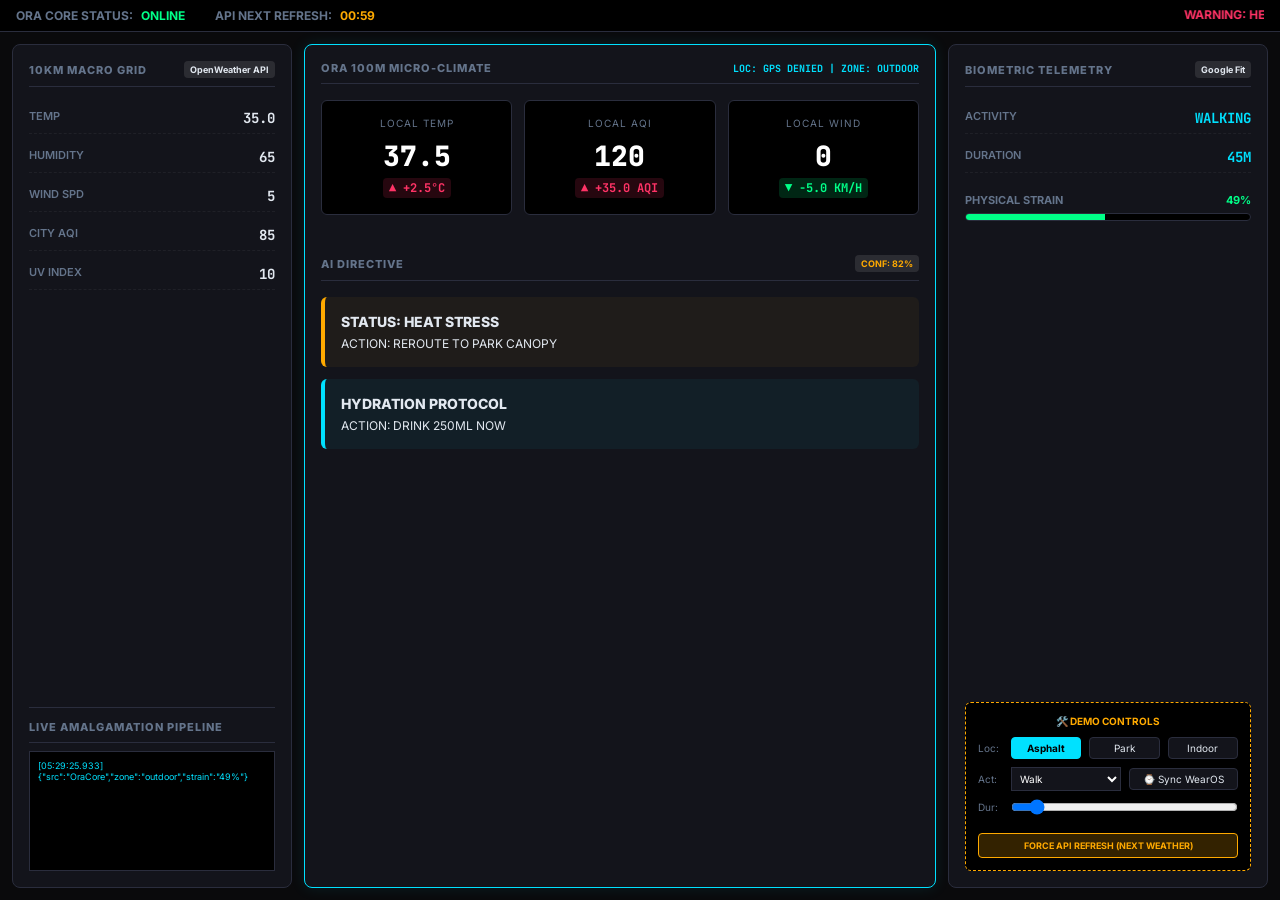
==== commit 9bfac2c1: "Added JSON simulated streaming to the live amalgamation pipeline terminal" ====
--- a/index.html
+++ b/index.html
@@ -55,7 +55,10 @@
             </div>
 
             <!-- Terminal output inside macro panel -->
-            <div class="terminal mt-auto" id="data-terminal"></div>
+            <div class="panel-header mt-auto" style="border-top: 1px solid var(--border-color); padding-top: 12px; margin-bottom: 8px;">
+                <h2>LIVE AMALGAMATION PIPELINE</h2>
+            </div>
+            <div class="terminal" id="data-terminal"></div>
         </aside>
 
         <!-- Center Column: Ora Micro-Climate (The Delta) -->
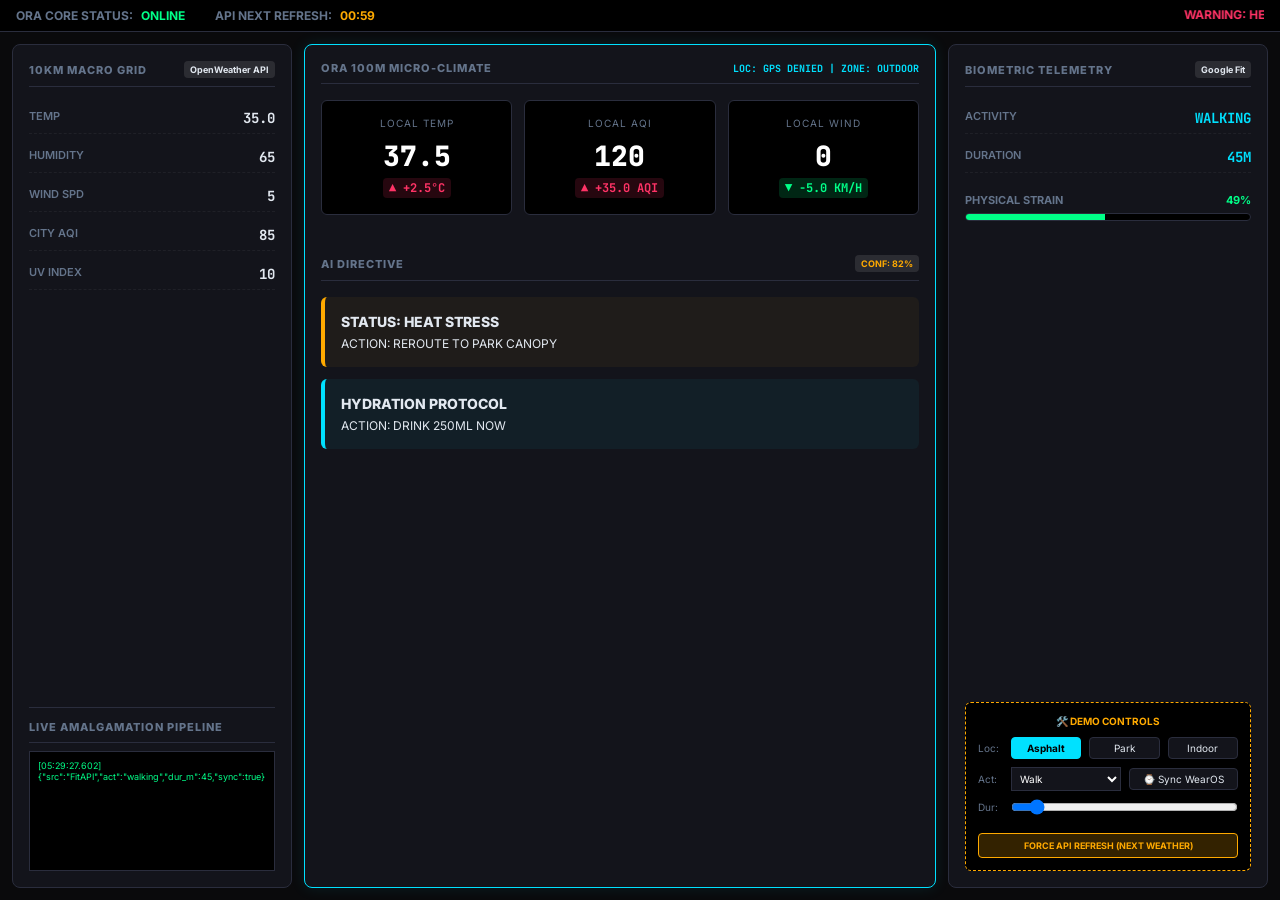
==== commit cbd85013: "Added toast notification popup system for AI directives and hydration alerts" ====
--- a/index.html
+++ b/index.html
@@ -159,6 +159,10 @@
             </div>
         </aside>
     </div>
+
+    <!-- Toast Notifications Container -->
+    <div id="toast-container" class="toast-container"></div>
+
     <script src="app.js"></script>
 </body>
 </html>
--- a/style.css
+++ b/style.css
@@ -124,6 +124,39 @@
 input[type=range] { flex: 1; }
 .force-btn { width: 100%; background: rgba(255, 170, 0, 0.2); color: var(--trading-orange); border: 1px solid var(--trading-orange); padding: 6px; font-size: 9px; font-weight: bold; cursor: pointer; border-radius: 4px;}
 
+/* Toast Notifications */
+.toast-container {
+    position: fixed;
+    bottom: 20px;
+    right: 20px;
+    display: flex;
+    flex-direction: column;
+    gap: 10px;
+    z-index: 9999;
+}
+.toast {
+    background: var(--panel-bg);
+    border: 1px solid var(--border-color);
+    border-left: 4px solid var(--trading-blue);
+    padding: 12px 16px;
+    border-radius: 6px;
+    min-width: 250px;
+    max-width: 300px;
+    box-shadow: 0 4px 12px rgba(0,0,0,0.5);
+    transform: translateX(120%);
+    animation: slideIn 0.3s forwards, fadeOut 0.5s 4.5s forwards;
+    font-family: 'JetBrains Mono', monospace;
+}
+.toast.danger { border-color: var(--trading-red); background: rgba(255, 51, 102, 0.15); }
+.toast.warning { border-color: var(--trading-orange); background: rgba(255, 170, 0, 0.15); }
+.toast.info { border-color: var(--trading-blue); background: rgba(0, 225, 255, 0.15); }
+
+.toast-title { font-size: 11px; font-weight: bold; margin-bottom: 4px; color: #fff; }
+.toast-msg { font-size: 10px; color: var(--text-main); line-height: 1.4; }
+
+@keyframes slideIn { to { transform: translateX(0); } }
+@keyframes fadeOut { to { opacity: 0; visibility: hidden; } }
+
 /* Mobile */
 @media (max-width: 900px) {
     body { overflow: auto; }
